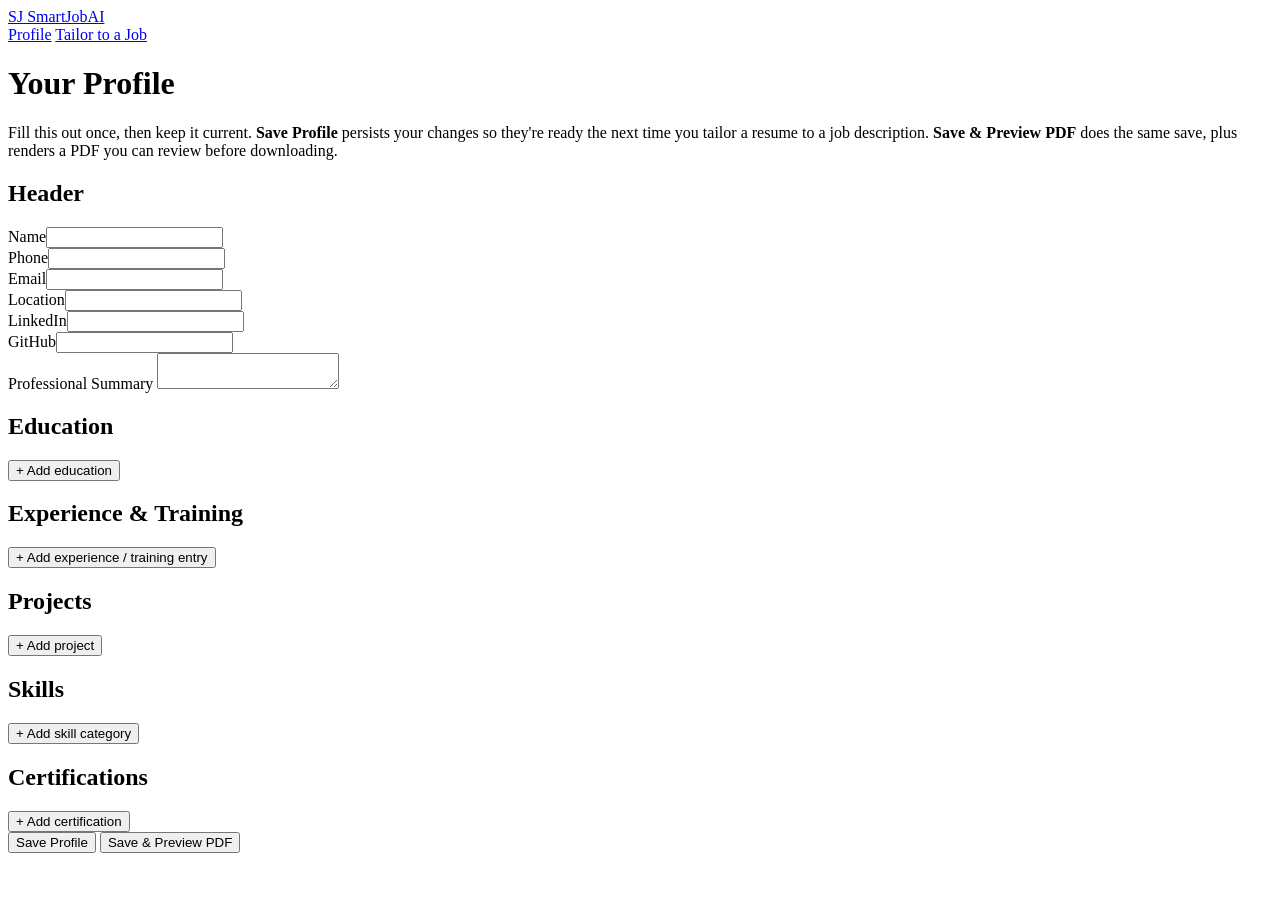
==== frontend/index.html @ 454280d3 "Add files via upload Frontend added" ====
<!DOCTYPE html>
<html lang="en">
<head>
  <meta charset="UTF-8" />
  <title>SmartJobAI -- Profile</title>
  <link rel="stylesheet" href="/static/style.css" />
</head>
<body>
  <div class="topbar">
    <div class="topbar-inner">
      <a class="brand" href="/">
        <span class="brand-mark">SJ</span>
        SmartJobAI
      </a>
      <nav class="tabs">
        <a href="/" class="active">Profile</a>
        <a href="/jd">Tailor to a Job</a>
      </nav>
    </div>
  </div>

  <div class="page">
    <h1>Your Profile</h1>
    <p class="lede">
      Fill this out once, then keep it current. <strong>Save Profile</strong>
      persists your changes so they're ready the next time you tailor a
      resume to a job description. <strong>Save &amp; Preview PDF</strong>
      does the same save, plus renders a PDF you can review before
      downloading.
    </p>

    <form id="profile-form">
      <h2>Header</h2>
      <div class="card">
        <div class="row-2">
          <div><label>Name</label><input type="text" id="field-name" /></div>
          <div><label>Phone</label><input type="text" id="field-phone" /></div>
        </div>
        <div class="row-2">
          <div><label>Email</label><input type="text" id="field-email" /></div>
          <div><label>Location</label><input type="text" id="field-location" /></div>
        </div>
        <div class="row-2">
          <div><label>LinkedIn</label><input type="text" id="field-linkedin" /></div>
          <div><label>GitHub</label><input type="text" id="field-github" /></div>
        </div>
        <label>Professional Summary</label>
        <textarea id="field-summary"></textarea>
      </div>

      <h2>Education</h2>
      <div id="education-list"></div>
      <button type="button" class="add" id="add-education">+ Add education</button>

      <h2>Experience &amp; Training</h2>
      <div id="experience-list"></div>
      <button type="button" class="add" id="add-experience">+ Add experience / training entry</button>

      <h2>Projects</h2>
      <div id="projects-list"></div>
      <button type="button" class="add" id="add-project">+ Add project</button>

      <h2>Skills</h2>
      <div id="skills-list"></div>
      <button type="button" class="add" id="add-skill">+ Add skill category</button>

      <h2>Certifications</h2>
      <div id="certifications-list"></div>
      <button type="button" class="add" id="add-certification">+ Add certification</button>

      <div class="action-bar">
        <button type="button" class="secondary" id="save-profile">Save Profile</button>
        <button type="submit" class="primary">Save &amp; Preview PDF</button>
        <div id="status"></div>
      </div>
    </form>
  </div>

  <div class="modal-overlay" id="pdf-modal-overlay" style="display: none;">
    <div class="modal-box">
      <div class="modal-header">
        <h3>Resume Preview</h3>
        <button type="button" class="modal-close" id="pdf-modal-close">&times;</button>
      </div>
      <div class="modal-body"><iframe id="pdf-modal-iframe"></iframe></div>
      <div class="modal-footer">
        <button type="button" class="primary" id="pdf-modal-download">Download PDF</button>
      </div>
    </div>
  </div>

  <script src="/static/ui.js"></script>
  <script src="/static/app.js"></script>
</body>
</html>
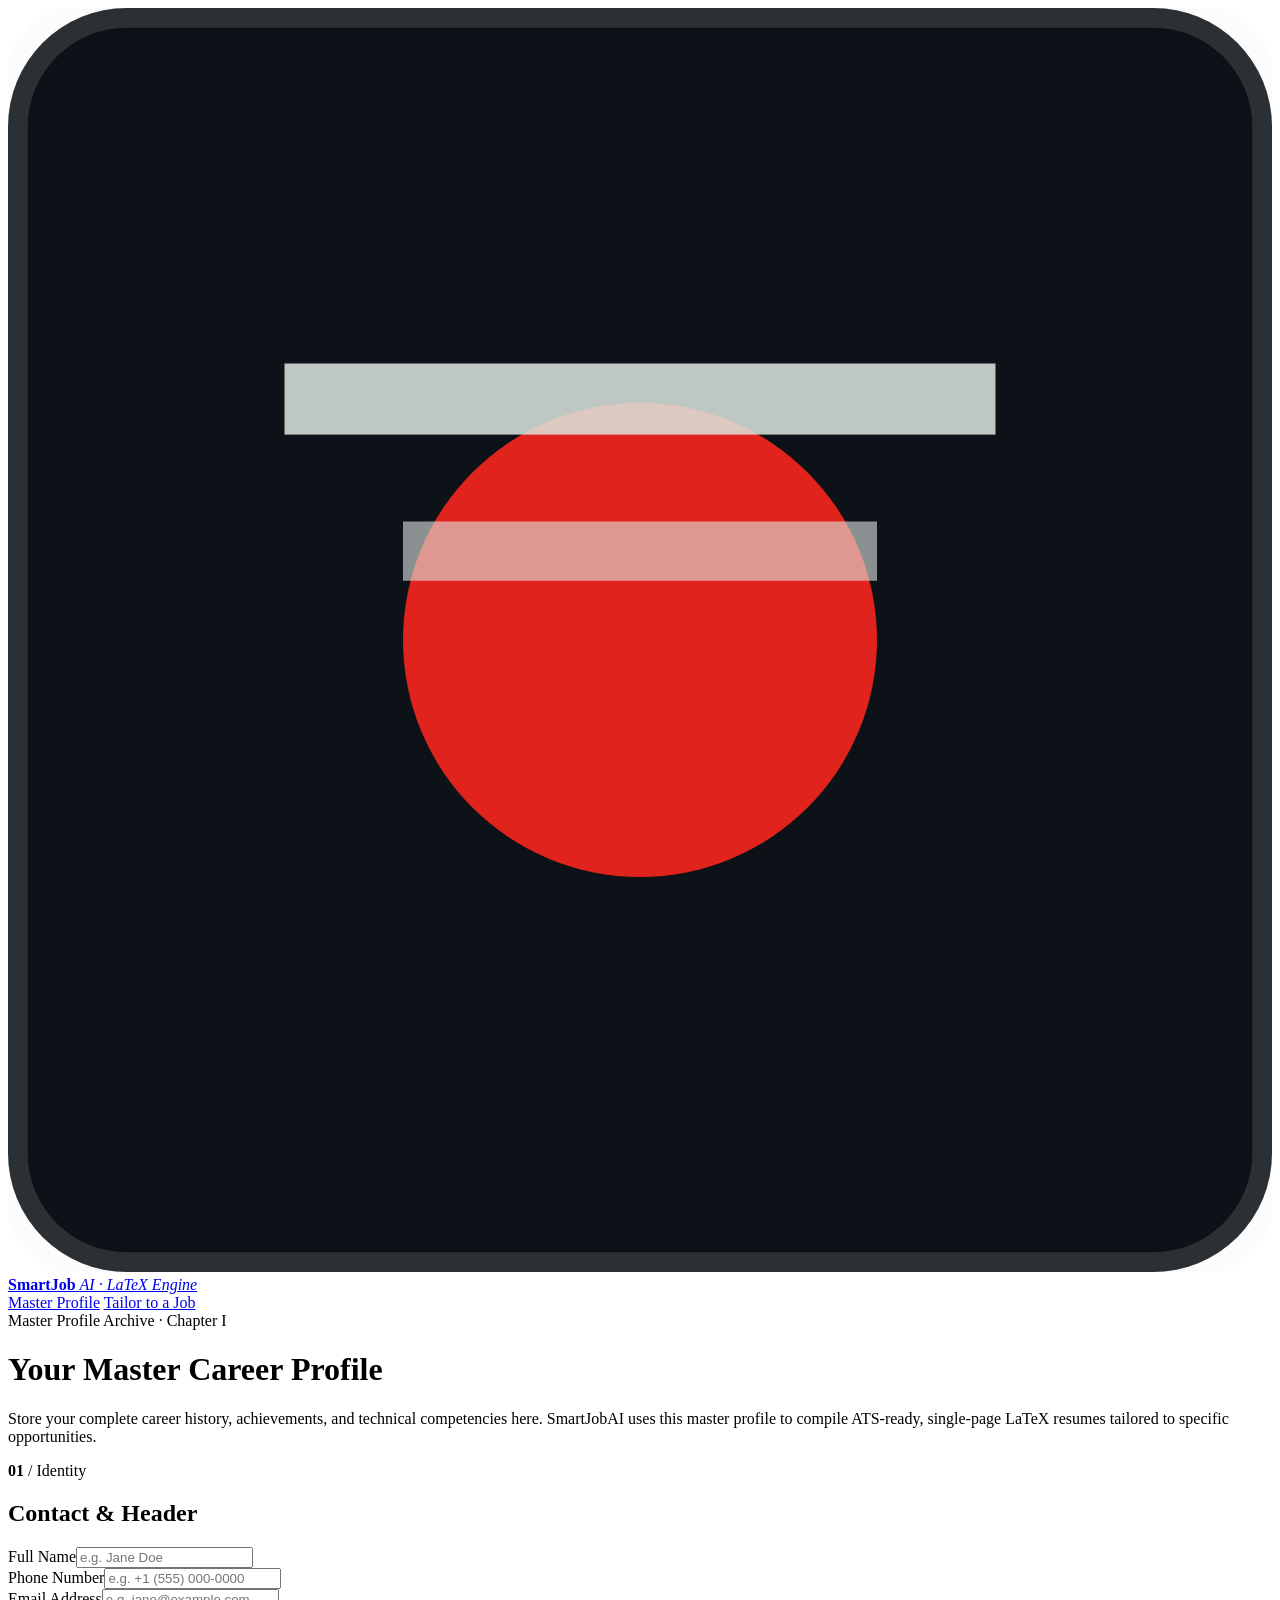
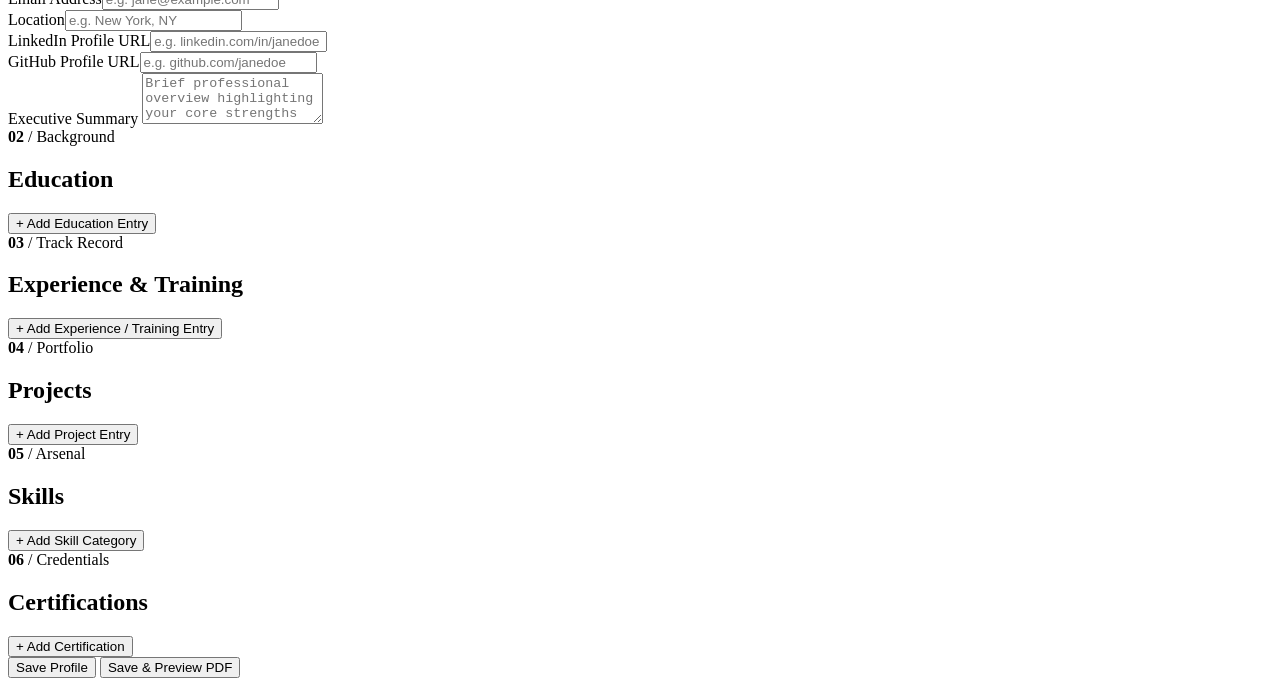
==== commit 1ec9ca8d: "feat(ui): add Kage atmospheric aesthetics, custom obsidian scrollbars, and fluid Zen focus editor" ====
--- a/frontend/index.html
+++ b/frontend/index.html
@@ -2,71 +2,106 @@
 <html lang="en">
 <head>
   <meta charset="UTF-8" />
-  <title>SmartJobAI -- Profile</title>
-  <link rel="stylesheet" href="/static/style.css" />
+  <meta name="viewport" content="width=device-width, initial-scale=1.0" />
+  <title>SmartJobAI — Master Profile</title>
+  <link rel="stylesheet" href="/static/style.css?v=1.0.4" />
 </head>
 <body>
-  <div class="topbar">
+  <header class="topbar">
     <div class="topbar-inner">
       <a class="brand" href="/">
-        <span class="brand-mark">SJ</span>
-        SmartJobAI
+        <svg class="brand-symbol" viewBox="0 0 32 32" fill="none">
+          <rect width="32" height="32" rx="3" fill="#0d1218" stroke="rgba(223,231,224,0.14)"/>
+          <circle cx="16" cy="16" r="6" fill="#e0231c"/>
+          <rect x="7" y="9" width="18" height="1.8" fill="#dfe7e0" opacity="0.85"/>
+          <rect x="10" y="13" width="12" height="1.5" fill="#dfe7e0" opacity="0.6"/>
+        </svg>
+        <span class="brand-text">
+          <b>SmartJob</b>
+          <i>AI · LaTeX Engine</i>
+        </span>
       </a>
       <nav class="tabs">
-        <a href="/" class="active">Profile</a>
+        <a href="/" class="active">Master Profile</a>
         <a href="/jd">Tailor to a Job</a>
       </nav>
     </div>
-  </div>
+  </header>
 
-  <div class="page">
-    <h1>Your Profile</h1>
-    <p class="lede">
-      Fill this out once, then keep it current. <strong>Save Profile</strong>
-      persists your changes so they're ready the next time you tailor a
-      resume to a job description. <strong>Save &amp; Preview PDF</strong>
-      does the same save, plus renders a PDF you can review before
-      downloading.
-    </p>
+  <main class="page">
+    <div class="hero">
+      <div class="eyebrow">
+        <span class="dot"></span>
+        Master Profile Archive · Chapter I
+      </div>
+      <h1>Your Master Career Profile</h1>
+      <p class="lede">
+        Store your complete career history, achievements, and technical competencies here. SmartJobAI uses this master profile to compile ATS-ready, single-page LaTeX resumes tailored to specific opportunities.
+      </p>
+    </div>
 
     <form id="profile-form">
-      <h2>Header</h2>
+      <div class="section-header">
+        <span class="section-eyebrow"><b>01</b> / Identity</span>
+        <h2>Contact &amp; Header</h2>
+        <span class="rule"></span>
+      </div>
       <div class="card">
         <div class="row-2">
-          <div><label>Name</label><input type="text" id="field-name" /></div>
-          <div><label>Phone</label><input type="text" id="field-phone" /></div>
+          <div><label for="field-name">Full Name</label><input type="text" id="field-name" placeholder="e.g. Jane Doe" /></div>
+          <div><label for="field-phone">Phone Number</label><input type="text" id="field-phone" placeholder="e.g. +1 (555) 000-0000" /></div>
         </div>
         <div class="row-2">
-          <div><label>Email</label><input type="text" id="field-email" /></div>
-          <div><label>Location</label><input type="text" id="field-location" /></div>
+          <div><label for="field-email">Email Address</label><input type="email" id="field-email" placeholder="e.g. jane@example.com" /></div>
+          <div><label for="field-location">Location</label><input type="text" id="field-location" placeholder="e.g. New York, NY" /></div>
         </div>
         <div class="row-2">
-          <div><label>LinkedIn</label><input type="text" id="field-linkedin" /></div>
-          <div><label>GitHub</label><input type="text" id="field-github" /></div>
+          <div><label for="field-linkedin">LinkedIn Profile URL</label><input type="text" id="field-linkedin" placeholder="e.g. linkedin.com/in/janedoe" /></div>
+          <div><label for="field-github">GitHub Profile URL</label><input type="text" id="field-github" placeholder="e.g. github.com/janedoe" /></div>
         </div>
-        <label>Professional Summary</label>
-        <textarea id="field-summary"></textarea>
+        <label for="field-summary">Executive Summary</label>
+        <textarea id="field-summary" rows="3" placeholder="Brief professional overview highlighting your core strengths and expertise..."></textarea>
       </div>
 
-      <h2>Education</h2>
+      <div class="section-header">
+        <span class="section-eyebrow"><b>02</b> / Background</span>
+        <h2>Education</h2>
+        <span class="rule"></span>
+      </div>
       <div id="education-list"></div>
-      <button type="button" class="add" id="add-education">+ Add education</button>
+      <button type="button" class="add" id="add-education">+ Add Education Entry</button>
 
-      <h2>Experience &amp; Training</h2>
+      <div class="section-header">
+        <span class="section-eyebrow"><b>03</b> / Track Record</span>
+        <h2>Experience &amp; Training</h2>
+        <span class="rule"></span>
+      </div>
       <div id="experience-list"></div>
-      <button type="button" class="add" id="add-experience">+ Add experience / training entry</button>
+      <button type="button" class="add" id="add-experience">+ Add Experience / Training Entry</button>
 
-      <h2>Projects</h2>
+      <div class="section-header">
+        <span class="section-eyebrow"><b>04</b> / Portfolio</span>
+        <h2>Projects</h2>
+        <span class="rule"></span>
+      </div>
       <div id="projects-list"></div>
-      <button type="button" class="add" id="add-project">+ Add project</button>
+      <button type="button" class="add" id="add-project">+ Add Project Entry</button>
 
-      <h2>Skills</h2>
+      <div class="section-header">
+        <span class="section-eyebrow"><b>05</b> / Arsenal</span>
+        <h2>Skills</h2>
+        <span class="rule"></span>
+      </div>
       <div id="skills-list"></div>
-      <button type="button" class="add" id="add-skill">+ Add skill category</button>
+      <button type="button" class="add" id="add-skill">+ Add Skill Category</button>
 
-      <h2>Certifications</h2>
+      <div class="section-header">
+        <span class="section-eyebrow"><b>06</b> / Credentials</span>
+        <h2>Certifications</h2>
+        <span class="rule"></span>
+      </div>
       <div id="certifications-list"></div>
-      <button type="button" class="add" id="add-certification">+ Add certification</button>
+      <button type="button" class="add" id="add-certification">+ Add Certification</button>
 
       <div class="action-bar">
         <button type="button" class="secondary" id="save-profile">Save Profile</button>
@@ -74,22 +109,24 @@
         <div id="status"></div>
       </div>
     </form>
-  </div>
+  </main>
 
   <div class="modal-overlay" id="pdf-modal-overlay" style="display: none;">
     <div class="modal-box">
       <div class="modal-header">
-        <h3>Resume Preview</h3>
-        <button type="button" class="modal-close" id="pdf-modal-close">&times;</button>
+        <h3>Master Resume PDF Preview</h3>
+        <button type="button" class="modal-close" id="pdf-modal-close" title="Close Preview">&times;</button>
       </div>
       <div class="modal-body"><iframe id="pdf-modal-iframe"></iframe></div>
       <div class="modal-footer">
+        <button type="button" class="secondary" onclick="closePdfPreview()">Close</button>
         <button type="button" class="primary" id="pdf-modal-download">Download PDF</button>
       </div>
     </div>
   </div>
 
-  <script src="/static/ui.js"></script>
+  <script src="/static/mountain-canvas.js"></script>
+  <script src="/static/ui.js?v=1.0.4"></script>
   <script src="/static/app.js"></script>
 </body>
 </html>
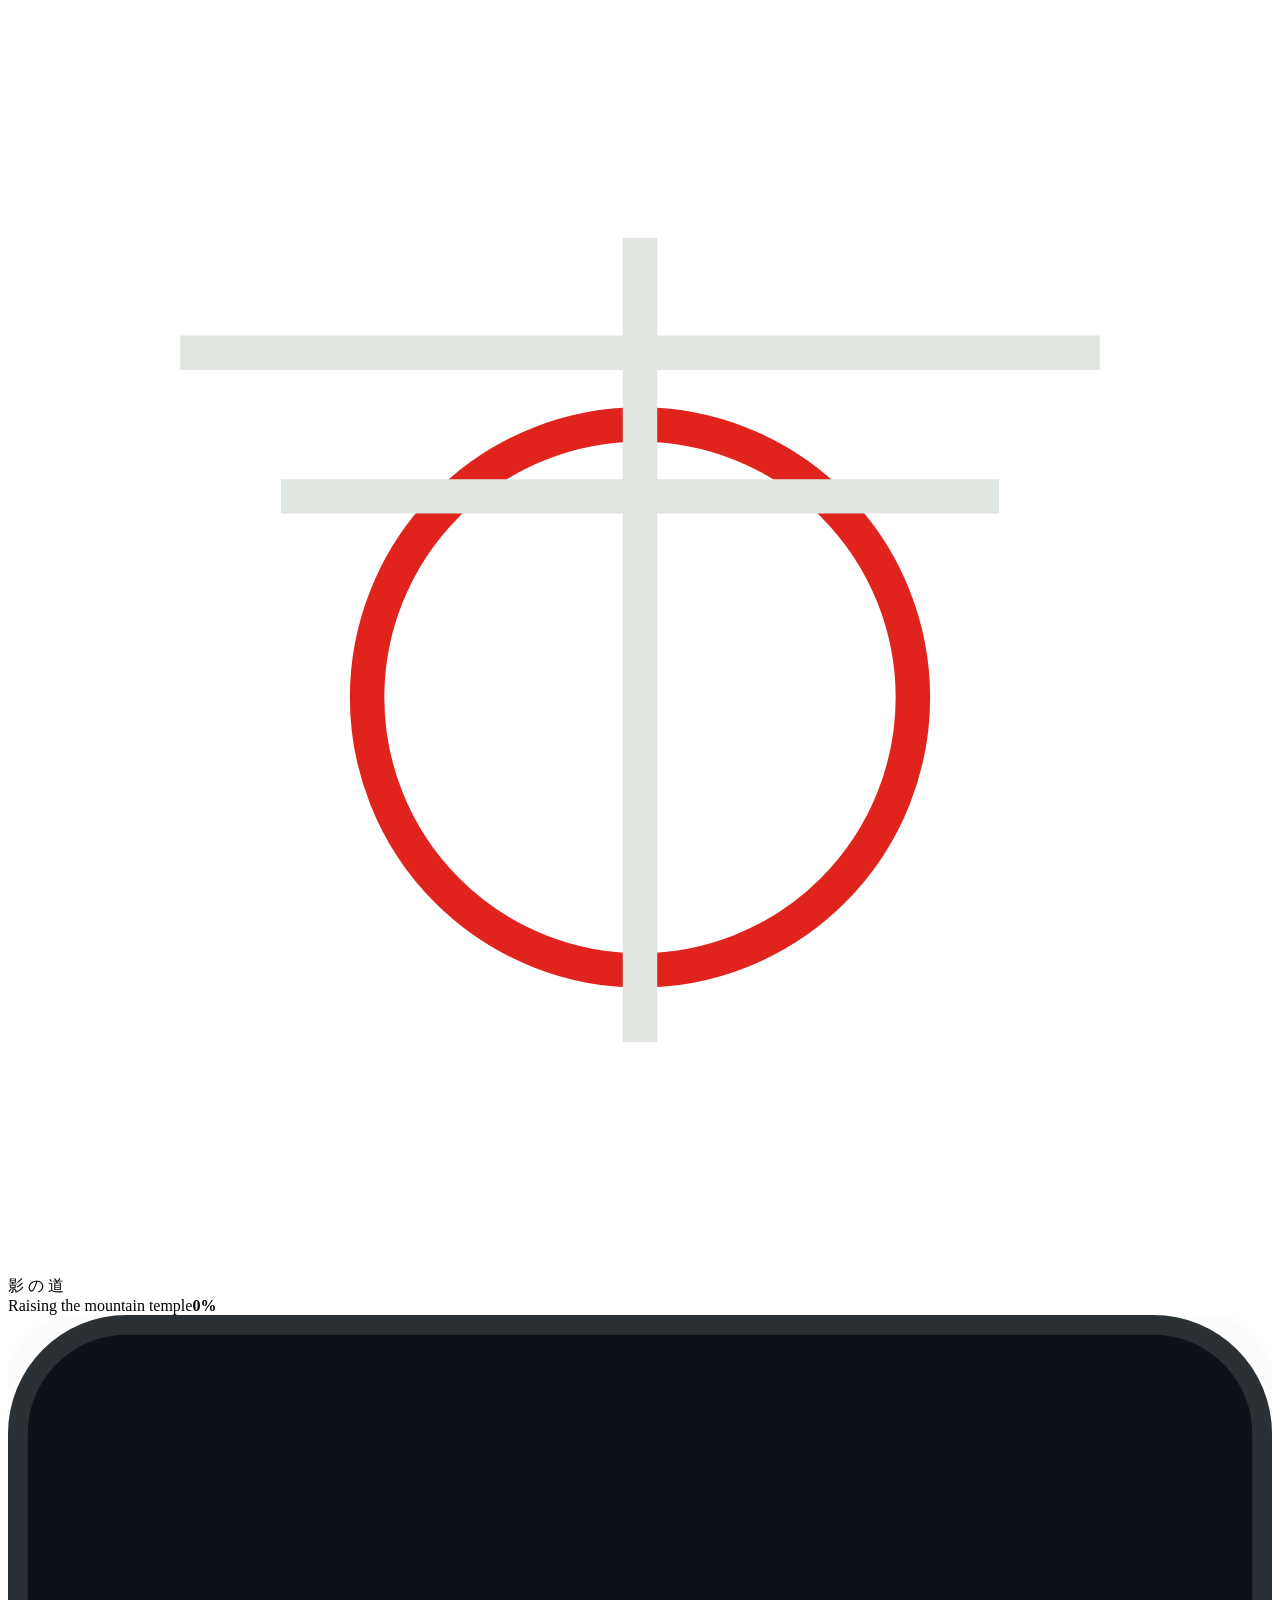
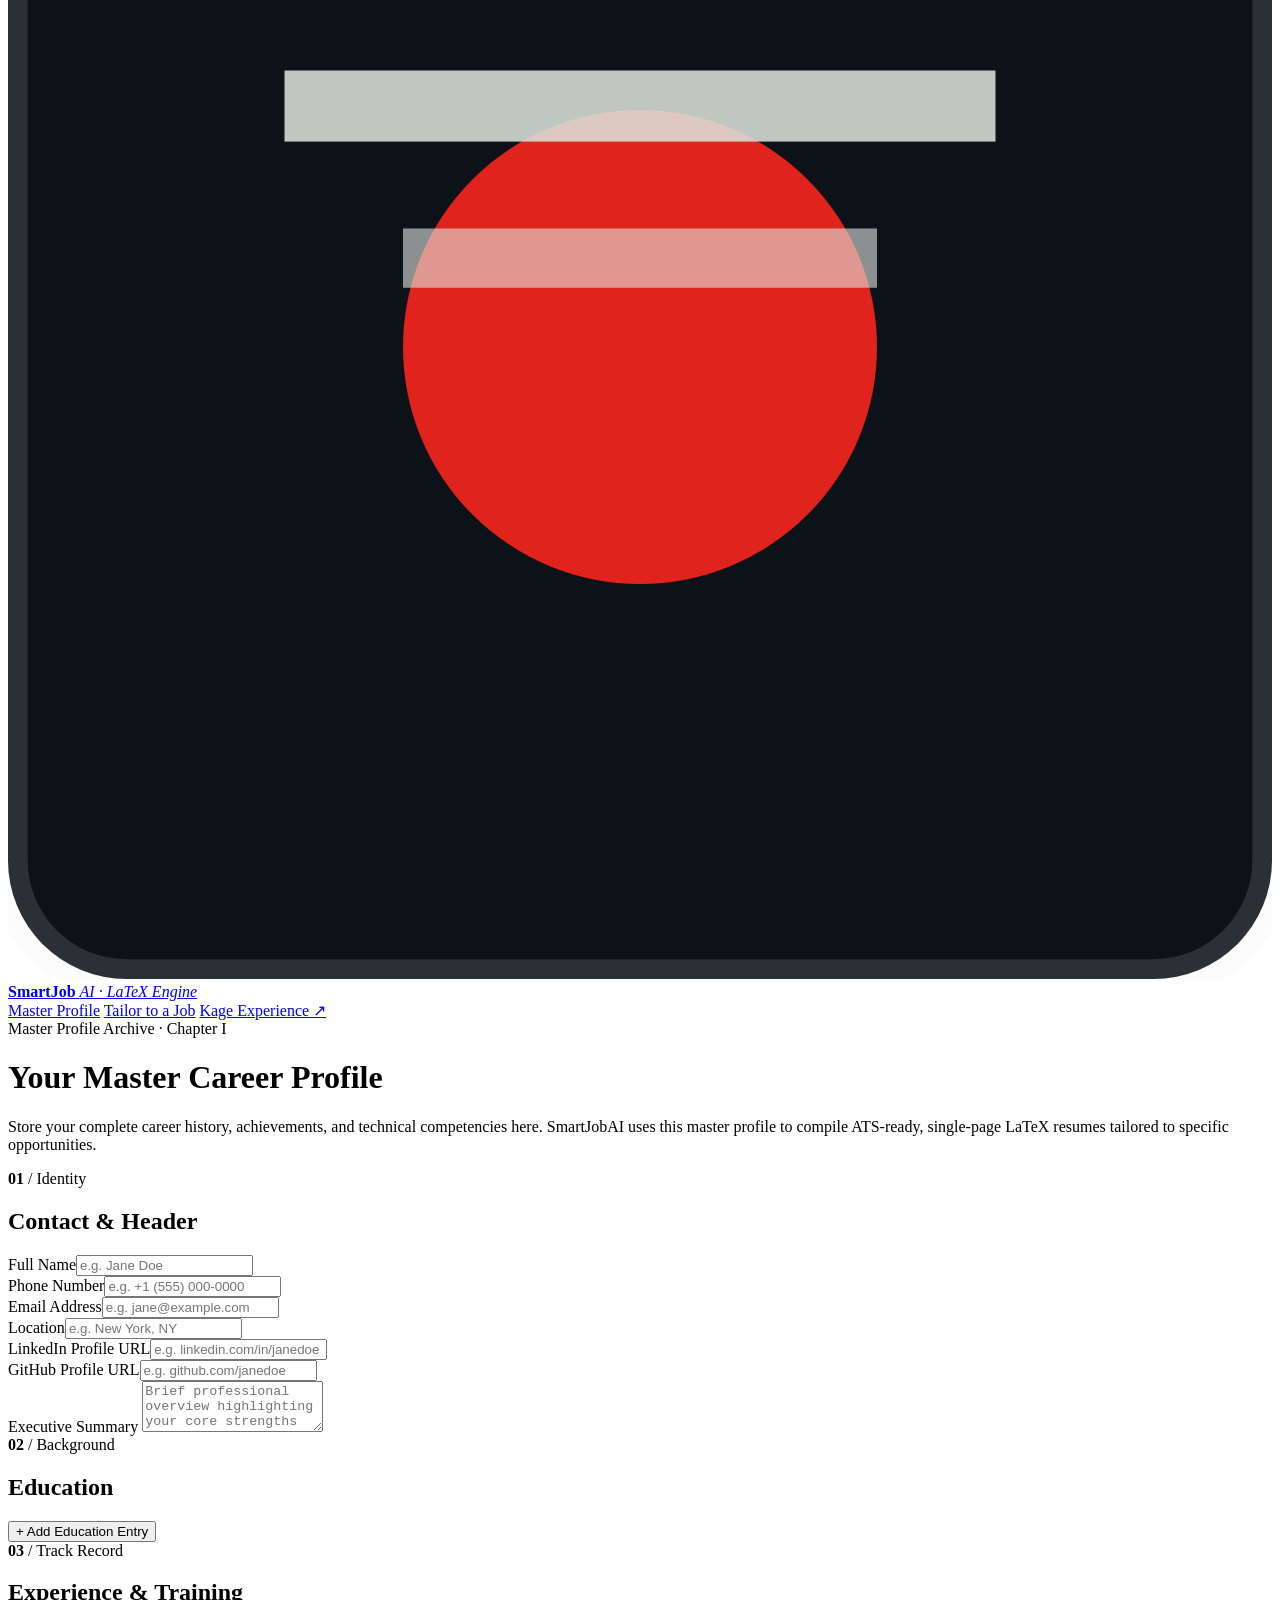
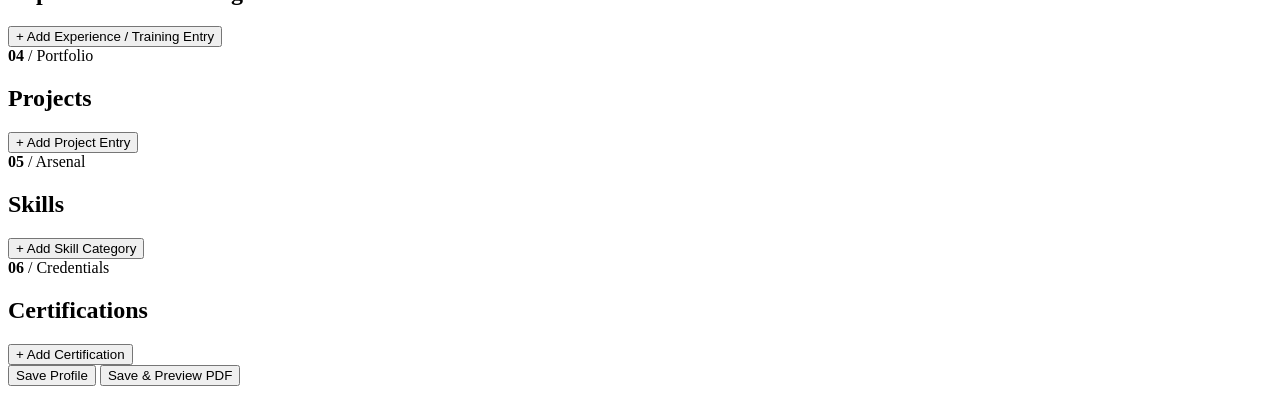
==== commit 8bcce982: "feat: reinstate Kage atmospheric loading screen and Kyoto mountain temple blend" ====
--- a/frontend/index.html
+++ b/frontend/index.html
@@ -4,9 +4,26 @@
   <meta charset="UTF-8" />
   <meta name="viewport" content="width=device-width, initial-scale=1.0" />
   <title>SmartJobAI — Master Profile</title>
-  <link rel="stylesheet" href="/static/style.css?v=1.0.4" />
+  <link rel="stylesheet" href="/static/style.css?v=1.0.7" />
 </head>
 <body>
+  <!-- ============================================================ Kage Preloader -->
+  <div id="pre">
+    <div class="pre-in">
+      <div class="pre-mark">
+        <svg viewBox="0 0 44 44" fill="none" aria-hidden="true">
+          <circle cx="22" cy="24" r="9.5" stroke="#e0231c" stroke-width="1.2"/>
+          <path d="M6 12h32M9.5 17h25M22 8v28" stroke="#dfe7e0" stroke-width="1.2"/>
+        </svg>
+      </div>
+      <div class="pre-jp jp">影 の 道</div>
+      <div class="pre-bar"><i id="pre-fill"></i></div>
+      <div class="pre-meta">
+        <span>Raising the mountain temple</span><b><span id="pre-pct">0</span>%</b>
+      </div>
+    </div>
+  </div>
+
   <header class="topbar">
     <div class="topbar-inner">
       <a class="brand" href="/">
@@ -24,6 +41,7 @@
       <nav class="tabs">
         <a href="/" class="active">Master Profile</a>
         <a href="/jd">Tailor to a Job</a>
+        <a href="/kage">Kage Experience ↗</a>
       </nav>
     </div>
   </header>
@@ -125,8 +143,8 @@
     </div>
   </div>
 
-  <script src="/static/mountain-canvas.js"></script>
-  <script src="/static/ui.js?v=1.0.4"></script>
-  <script src="/static/app.js"></script>
+  <script src="/static/mountain-canvas.js?v=1.0.7"></script>
+  <script src="/static/ui.js?v=1.0.7"></script>
+  <script src="/static/app.js?v=1.0.7"></script>
 </body>
 </html>
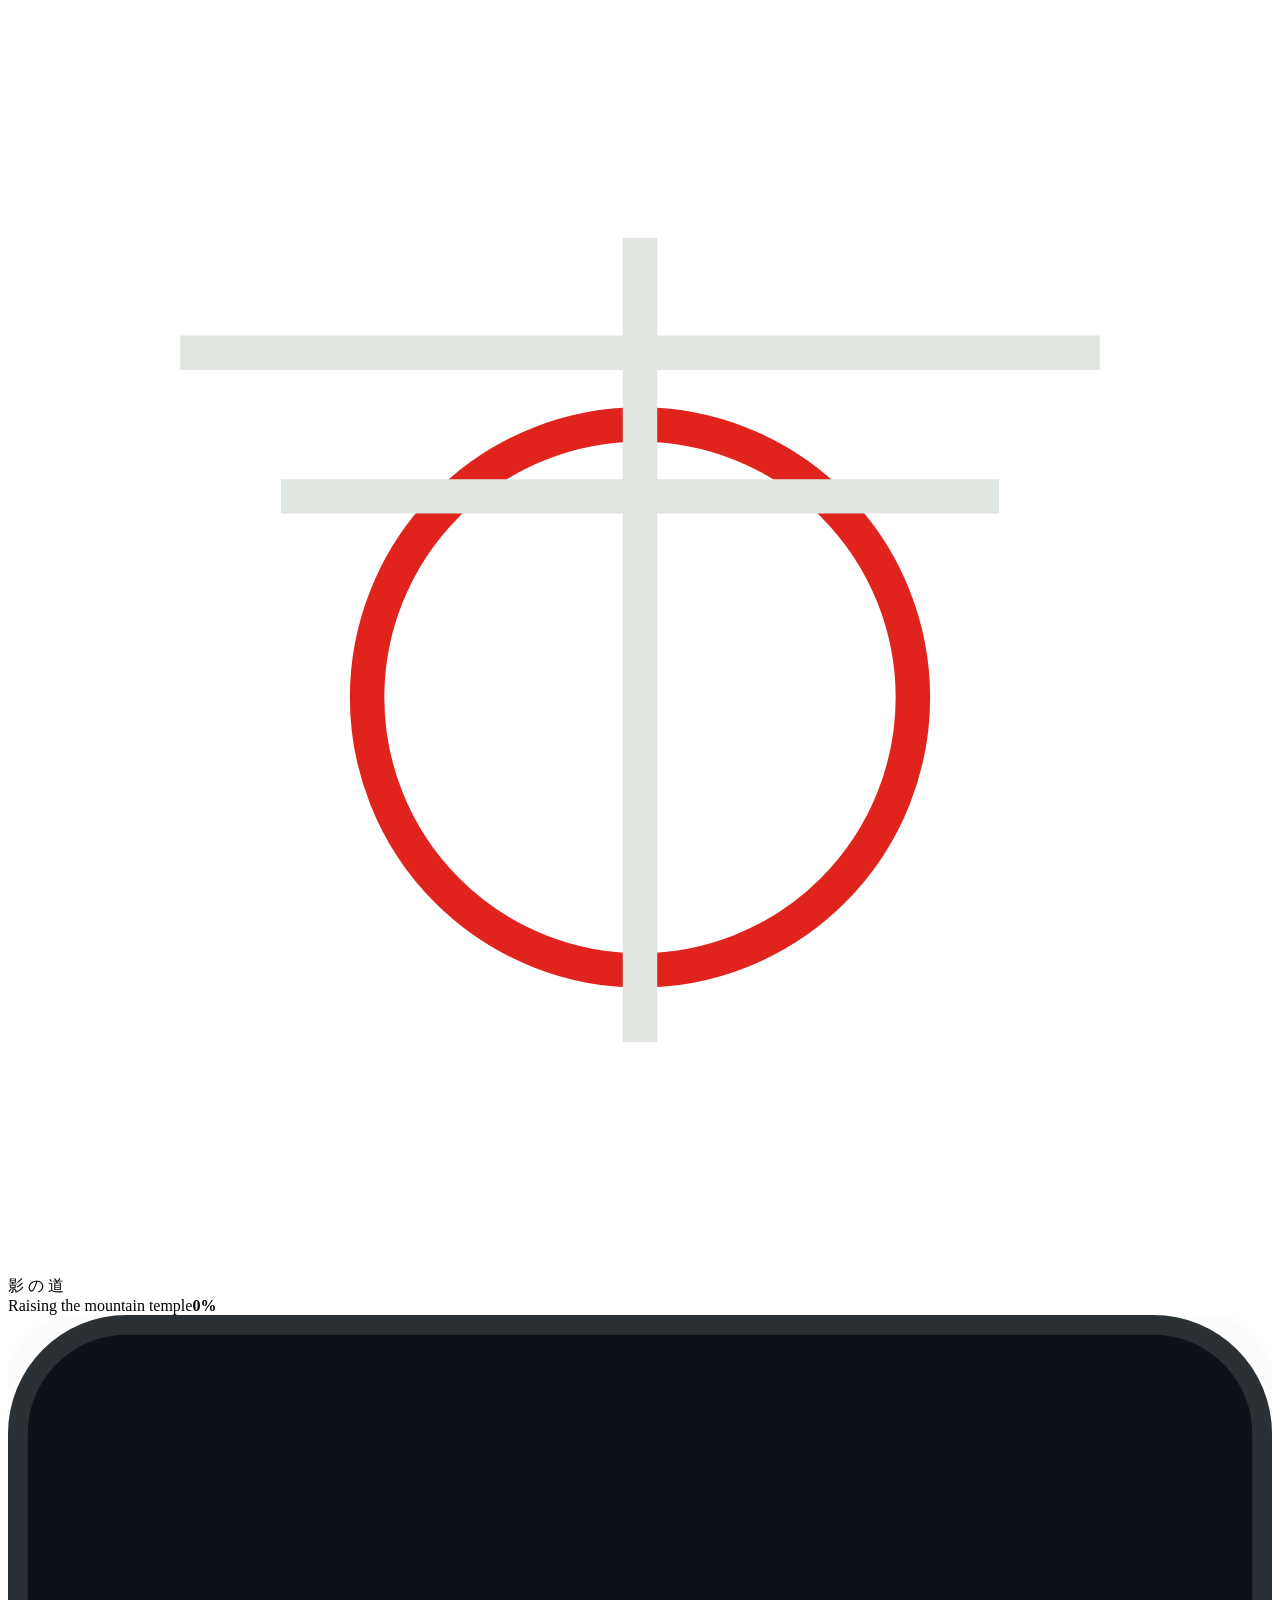
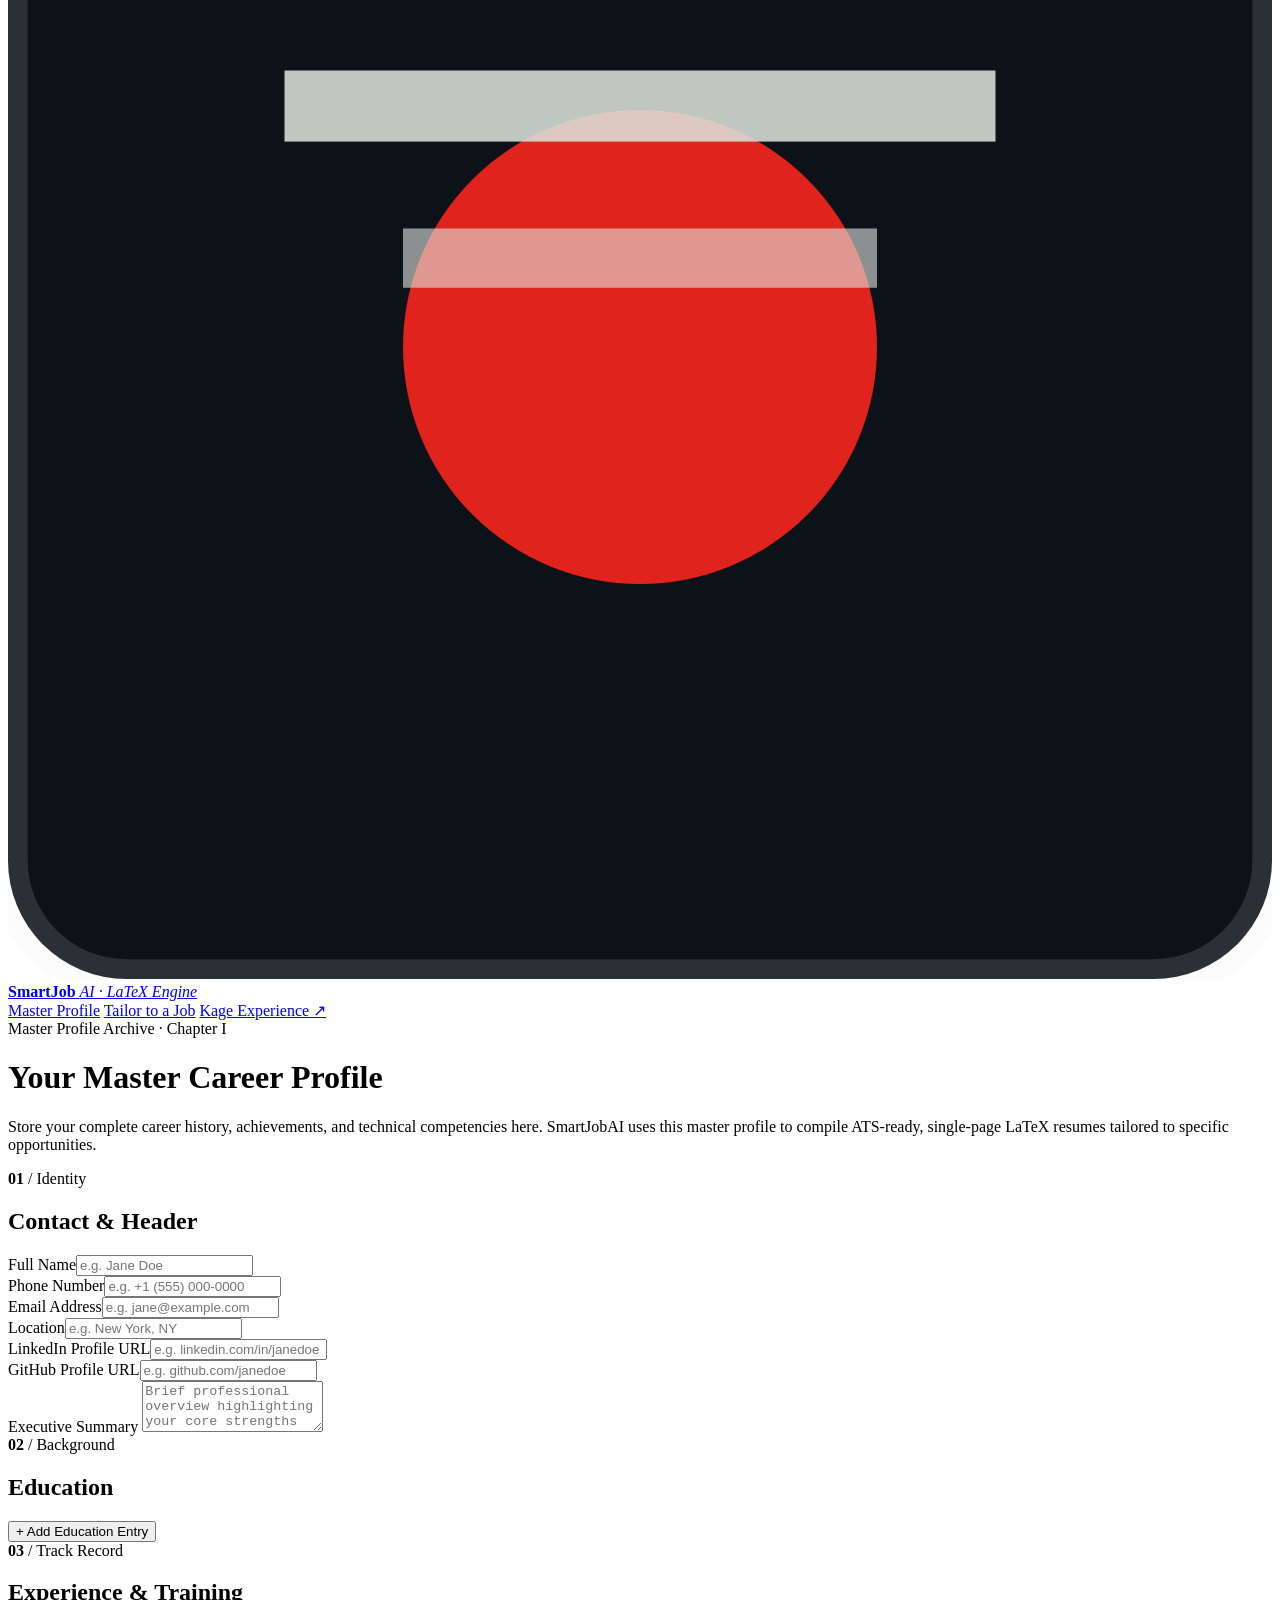
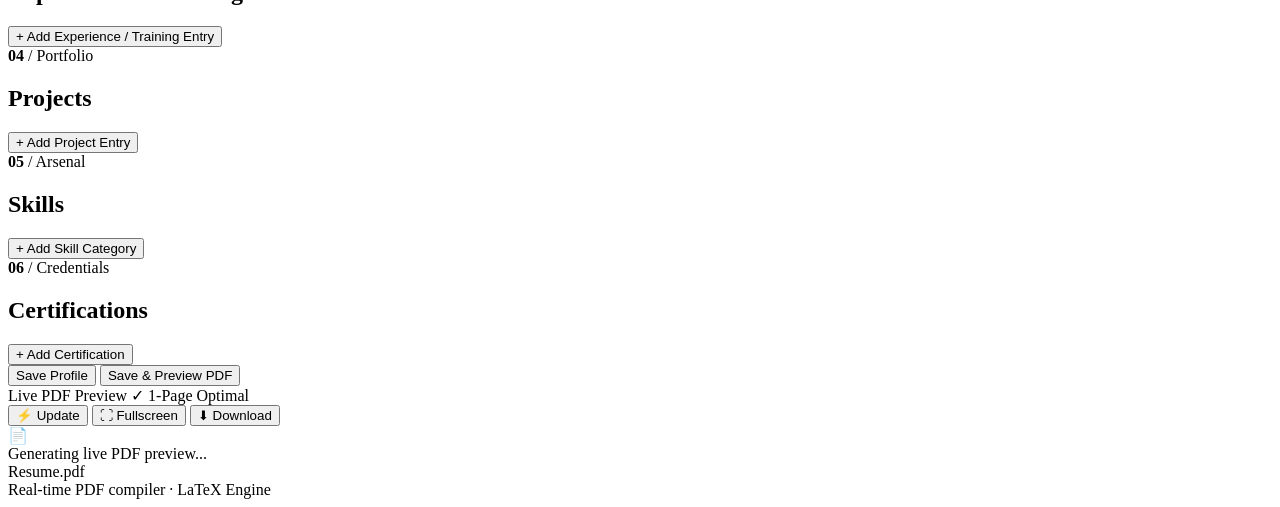
==== commit 4dc3b17b: "feat: add live PDF preview dock to master profile page" ====
--- a/frontend/index.html
+++ b/frontend/index.html
@@ -4,7 +4,7 @@
   <meta charset="UTF-8" />
   <meta name="viewport" content="width=device-width, initial-scale=1.0" />
   <title>SmartJobAI — Master Profile</title>
-  <link rel="stylesheet" href="/static/style.css?v=1.0.7" />
+  <link rel="stylesheet" href="/static/style.css?v=1.0.8" />
 </head>
 <body>
   <!-- ============================================================ Kage Preloader -->
@@ -46,7 +46,7 @@
     </div>
   </header>
 
-  <main class="page">
+  <main class="page has-live-preview">
     <div class="hero">
       <div class="eyebrow">
         <span class="dot"></span>
@@ -58,75 +58,114 @@
       </p>
     </div>
 
-    <form id="profile-form">
-      <div class="section-header">
-        <span class="section-eyebrow"><b>01</b> / Identity</span>
-        <h2>Contact &amp; Header</h2>
-        <span class="rule"></span>
-      </div>
-      <div class="card">
-        <div class="row-2">
-          <div><label for="field-name">Full Name</label><input type="text" id="field-name" placeholder="e.g. Jane Doe" /></div>
-          <div><label for="field-phone">Phone Number</label><input type="text" id="field-phone" placeholder="e.g. +1 (555) 000-0000" /></div>
-        </div>
-        <div class="row-2">
-          <div><label for="field-email">Email Address</label><input type="email" id="field-email" placeholder="e.g. jane@example.com" /></div>
-          <div><label for="field-location">Location</label><input type="text" id="field-location" placeholder="e.g. New York, NY" /></div>
-        </div>
-        <div class="row-2">
-          <div><label for="field-linkedin">LinkedIn Profile URL</label><input type="text" id="field-linkedin" placeholder="e.g. linkedin.com/in/janedoe" /></div>
-          <div><label for="field-github">GitHub Profile URL</label><input type="text" id="field-github" placeholder="e.g. github.com/janedoe" /></div>
-        </div>
-        <label for="field-summary">Executive Summary</label>
-        <textarea id="field-summary" rows="3" placeholder="Brief professional overview highlighting your core strengths and expertise..."></textarea>
+    <div class="profile-workspace">
+      <div class="profile-controls">
+        <form id="profile-form">
+          <div class="section-header">
+            <span class="section-eyebrow"><b>01</b> / Identity</span>
+            <h2>Contact &amp; Header</h2>
+            <span class="rule"></span>
+          </div>
+          <div class="card">
+            <div class="row-2">
+              <div><label for="field-name">Full Name</label><input type="text" id="field-name" placeholder="e.g. Jane Doe" /></div>
+              <div><label for="field-phone">Phone Number</label><input type="text" id="field-phone" placeholder="e.g. +1 (555) 000-0000" /></div>
+            </div>
+            <div class="row-2">
+              <div><label for="field-email">Email Address</label><input type="email" id="field-email" placeholder="e.g. jane@example.com" /></div>
+              <div><label for="field-location">Location</label><input type="text" id="field-location" placeholder="e.g. New York, NY" /></div>
+            </div>
+            <div class="row-2">
+              <div><label for="field-linkedin">LinkedIn Profile URL</label><input type="text" id="field-linkedin" placeholder="e.g. linkedin.com/in/janedoe" /></div>
+              <div><label for="field-github">GitHub Profile URL</label><input type="text" id="field-github" placeholder="e.g. github.com/janedoe" /></div>
+            </div>
+            <label for="field-summary">Executive Summary</label>
+            <textarea id="field-summary" rows="3" placeholder="Brief professional overview highlighting your core strengths and expertise..."></textarea>
+          </div>
+
+          <div class="section-header">
+            <span class="section-eyebrow"><b>02</b> / Background</span>
+            <h2>Education</h2>
+            <span class="rule"></span>
+          </div>
+          <div id="education-list"></div>
+          <button type="button" class="add" id="add-education">+ Add Education Entry</button>
+
+          <div class="section-header">
+            <span class="section-eyebrow"><b>03</b> / Track Record</span>
+            <h2>Experience &amp; Training</h2>
+            <span class="rule"></span>
+          </div>
+          <div id="experience-list"></div>
+          <button type="button" class="add" id="add-experience">+ Add Experience / Training Entry</button>
+
+          <div class="section-header">
+            <span class="section-eyebrow"><b>04</b> / Portfolio</span>
+            <h2>Projects</h2>
+            <span class="rule"></span>
+          </div>
+          <div id="projects-list"></div>
+          <button type="button" class="add" id="add-project">+ Add Project Entry</button>
+
+          <div class="section-header">
+            <span class="section-eyebrow"><b>05</b> / Arsenal</span>
+            <h2>Skills</h2>
+            <span class="rule"></span>
+          </div>
+          <div id="skills-list"></div>
+          <button type="button" class="add" id="add-skill">+ Add Skill Category</button>
+
+          <div class="section-header">
+            <span class="section-eyebrow"><b>06</b> / Credentials</span>
+            <h2>Certifications</h2>
+            <span class="rule"></span>
+          </div>
+          <div id="certifications-list"></div>
+          <button type="button" class="add" id="add-certification">+ Add Certification</button>
+
+          <div class="action-bar">
+            <button type="button" class="secondary" id="save-profile">Save Profile</button>
+            <button type="submit" class="primary">Save &amp; Preview PDF</button>
+            <div id="status"></div>
+          </div>
+        </form>
       </div>
 
-      <div class="section-header">
-        <span class="section-eyebrow"><b>02</b> / Background</span>
-        <h2>Education</h2>
-        <span class="rule"></span>
+      <!-- Sticky Live PDF Preview Dock -->
+      <div class="profile-preview-dock">
+        <div class="live-preview-card">
+          <div class="live-preview-header">
+            <div class="live-preview-meta">
+              <span class="live-indicator-dot"></span>
+              <span class="live-preview-heading">Live PDF Preview</span>
+              <span id="page-budget-badge" class="page-budget-badge optimal" title="Estimates page budget density">✓ 1-Page Optimal</span>
+            </div>
+            <div class="live-preview-actions">
+              <button type="button" class="secondary tiny" id="live-pdf-refresh-btn" title="Refresh Live PDF Preview">⚡ Update</button>
+              <button type="button" class="secondary tiny" id="live-pdf-fullscreen-btn" title="Open Fullscreen Preview">⛶ Fullscreen</button>
+              <button type="button" class="primary tiny" id="live-pdf-download-btn" title="Download Master PDF">⬇ Download</button>
+            </div>
+          </div>
+
+          <div class="live-preview-body">
+            <div id="live-pdf-spinner" class="live-pdf-spinner" style="display: none;">
+              <div class="spinner"></div>
+              <span>Compiling Live Master PDF...</span>
+            </div>
+            <div id="live-pdf-placeholder" class="live-pdf-placeholder">
+              <div class="placeholder-icon">📄</div>
+              <div>Generating live PDF preview...</div>
+            </div>
+            <iframe id="live-pdf-iframe" class="live-pdf-iframe" style="display: none;" title="Live PDF Preview"></iframe>
+          </div>
+
+          <div class="live-preview-footer">
+            <div class="live-pdf-filename" id="live-pdf-filename">Resume.pdf</div>
+            <span class="live-pdf-subtext">Real-time PDF compiler · LaTeX Engine</span>
+          </div>
+        </div>
       </div>
-      <div id="education-list"></div>
-      <button type="button" class="add" id="add-education">+ Add Education Entry</button>
-
-      <div class="section-header">
-        <span class="section-eyebrow"><b>03</b> / Track Record</span>
-        <h2>Experience &amp; Training</h2>
-        <span class="rule"></span>
-      </div>
-      <div id="experience-list"></div>
-      <button type="button" class="add" id="add-experience">+ Add Experience / Training Entry</button>
-
-      <div class="section-header">
-        <span class="section-eyebrow"><b>04</b> / Portfolio</span>
-        <h2>Projects</h2>
-        <span class="rule"></span>
-      </div>
-      <div id="projects-list"></div>
-      <button type="button" class="add" id="add-project">+ Add Project Entry</button>
-
-      <div class="section-header">
-        <span class="section-eyebrow"><b>05</b> / Arsenal</span>
-        <h2>Skills</h2>
-        <span class="rule"></span>
-      </div>
-      <div id="skills-list"></div>
-      <button type="button" class="add" id="add-skill">+ Add Skill Category</button>
-
-      <div class="section-header">
-        <span class="section-eyebrow"><b>06</b> / Credentials</span>
-        <h2>Certifications</h2>
-        <span class="rule"></span>
-      </div>
-      <div id="certifications-list"></div>
-      <button type="button" class="add" id="add-certification">+ Add Certification</button>
-
-      <div class="action-bar">
-        <button type="button" class="secondary" id="save-profile">Save Profile</button>
-        <button type="submit" class="primary">Save &amp; Preview PDF</button>
-        <div id="status"></div>
-      </div>
-    </form>
+    </div>
   </main>
 
   <div class="modal-overlay" id="pdf-modal-overlay" style="display: none;">
@@ -145,6 +184,6 @@
 
   <script src="/static/mountain-canvas.js?v=1.0.7"></script>
   <script src="/static/ui.js?v=1.0.7"></script>
-  <script src="/static/app.js?v=1.0.7"></script>
+  <script src="/static/app.js?v=1.0.8"></script>
 </body>
 </html>
